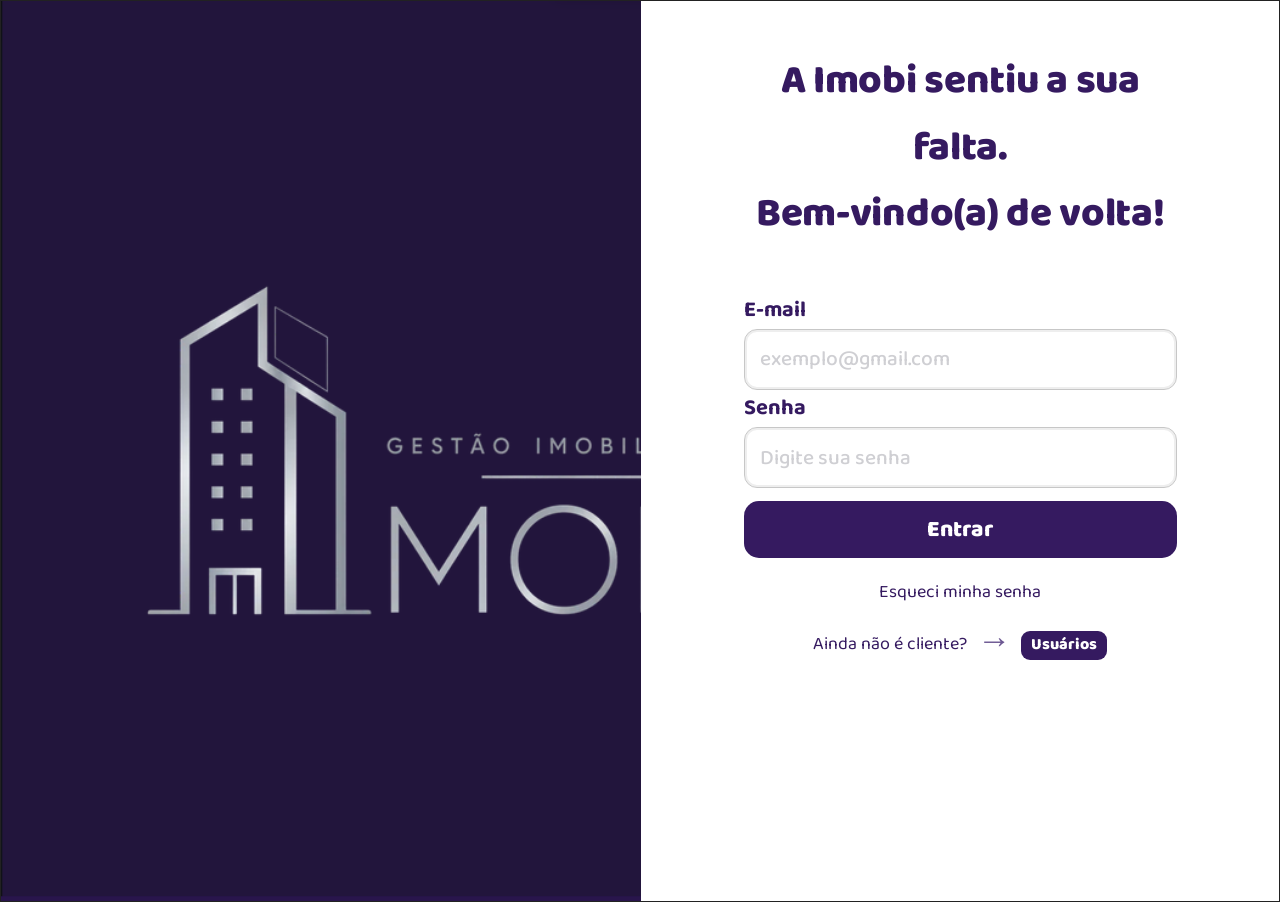
==== imobiofc/login.html @ 2ca3940f "Add files via upload" ====
<!doctype html>
<html lang="pt-BR"><head><meta charset="UTF-8" /><meta name="viewport" content="width=device-width, initial-scale=1.0" /><title>Login | MOBI</title><link rel="stylesheet" href="style.css" /></head><body>
<main class="page"><section class="brand-panel" aria-label="MOBI Gestão Imobiliária"><div class="brand-mark" aria-hidden="true"><svg viewBox="0 0 510 285"><g fill="none" stroke="currentColor" stroke-linejoin="miter"><path d="M35 252h27V69l67-40v62l67 41v120h26" stroke-width="5.5"/><path d="M66 72v180M129 91v161M137 42l48 30v42l-48-29z" stroke-width="2"/><path d="M139 94l51 31" stroke-width="5.5"/><path d="M88 252v-30h34v30M96 252v-24h18v24" stroke-width="4.5"/></g><g fill="currentColor"><rect x="85" y="111" width="8" height="8"/><rect x="110" y="111" width="8" height="8"/><rect x="85" y="137" width="8" height="8"/><rect x="110" y="137" width="8" height="8"/><rect x="85" y="163" width="8" height="8"/><rect x="110" y="163" width="8" height="8"/><rect x="85" y="189" width="8" height="8"/><rect x="110" y="189" width="8" height="8"/><text x="224" y="160" class="tagline">G E S T Ã O&nbsp;&nbsp; I M O B I L I Á R I A</text><rect x="303" y="177" width="136" height="2" rx="1"/><text x="220" y="252" class="mobi">MOBI</text></g></svg></div></section>
<section class="form-panel"><form id="login-form" novalidate><h1>A Imobi sentiu a sua falta.<br />Bem-vindo(a) de volta!</h1><label for="email">E-mail</label><input id="email" name="email" type="email" placeholder="exemplo@gmail.com" autocomplete="email" required /><label for="password">Senha</label><input id="password" name="password" type="password" placeholder="Digite sua senha" autocomplete="current-password" required /><p class="feedback" id="feedback" role="status" aria-live="polite"></p><button type="submit">Entrar</button><a class="forgot-link" href="recuperar.html">Esqueci minha senha</a><p class="new-user">Ainda não é cliente? <span aria-hidden="true">→</span> <a href="cadastro.html">Usuários</a></p></form></section></main><script src="script.js"></script>
</body></html>
---- imobiofc/style.css ----
@import url('https://fonts.googleapis.com/css2?family=Baloo+2:wght@500;600;700;800&family=Montserrat:wght@300;400;500&display=swap');

:root { --purple: #29154c; --ink: #351a60; --silver: #c8d0d2; }
* { box-sizing: border-box; }
body { margin: 0; min-width: 320px; background: #fff; color: var(--ink); font-family: "Baloo 2", "Trebuchet MS", sans-serif; }
.page { min-height: 100vh; display: grid; grid-template-columns: 50.1% 49.9%; border: 1px solid #222; }
.brand-panel { min-height: 100vh; background: var(--purple) url("painel-login-referencia.png") left center / auto 100% no-repeat; display: grid; place-items: center; padding: 36px; }
.brand-mark { width: min(100%, 540px); color: var(--silver); transform: translateY(5px); visibility: hidden; }
.brand-mark svg { width: 100%; display: block; overflow: visible; }
.tagline { font: 500 17px "Montserrat", Arial, sans-serif; letter-spacing: 1px; }
.mobi { font: 300 91px "Montserrat", Arial, sans-serif; letter-spacing: -5px; }
.form-panel { background: #fff; padding: 47px clamp(28px, 8vw, 105px) 10px; }
.registration-panel { padding-top: 51px; }
.reset-panel { padding-top: 122px; }
form { width: 100%; max-width: 527px; margin: 0 auto; }
h1 { font-size: clamp(32px, 3.15vw, 43px); line-height: 1.65; text-align: center; margin: 0 0 49px; font-weight: 800; letter-spacing: -.3px; }
label { display: block; font-size: 22px; font-weight: 700; line-height: 1.2; margin: 5px 0 6px; }
input { width: 100%; height: 61px; border: 1.5px solid #c7c7c7; border-radius: 13px; padding: 0 15px; font: 500 21px "Baloo 2", sans-serif; color: var(--ink); outline: none; box-shadow: inset 0 0 0 2px #eee; transition: border-color .2s, box-shadow .2s; }
input::placeholder { color: #cfcfd3; opacity: 1; }
input:focus { border-color: #73559c; box-shadow: 0 0 0 3px #ded3ee; }
.feedback { min-height: 0; color: #b42644; font-size: 14px; text-align: center; margin: 2px 0 13px; }
.feedback.success { color: #35825f; }
button { width: 100%; height: 57px; border: 0; border-radius: 15px; background: var(--ink); color: #fff; font: 800 23px "Baloo 2", sans-serif; cursor: pointer; transition: transform .15s, background .15s; }
button:hover { background: #442274; } button:active { transform: scale(.985); }
.forgot-link { display: block; width: max-content; margin: 20px auto 15px; color: var(--ink); font-size: 18px; text-decoration: none; }
.forgot-link:hover, .new-user a:hover { text-decoration: underline; }
.new-user { margin: 0; text-align: center; font-size: 18px; line-height: 1.4; }
.new-user span { color: #6c5792; font: 34px Arial, sans-serif; vertical-align: -3px; margin: 0 6px; }
.new-user a { display: inline-block; padding: 2px 10px 3px; color: #fff; background: var(--ink); border-radius: 9px; font-size: 16px; font-weight: 800; line-height: 1.5; text-decoration: none; }
.recovery { width: 100%; max-width: 527px; margin: 201px auto 0; text-align: center; }
.recovery h1 { margin: 0 0 7px; font-size: 40px; line-height: 1.2; }
.recovery > p:not(.recovery-message) { margin: 0; font-size: 22px; font-weight: 700; }
.code-inputs { display: flex; justify-content: space-between; gap: 20px; margin: 34px 6px 43px; }
.code-inputs input { width: 64px; height: 65px; min-width: 0; padding: 0; border-radius: 0; box-shadow: none; text-align: center; font-size: 30px; }
.resend-link, .back-link { color: var(--ink); font-size: 18px; text-decoration: underline; }
.recovery-message { min-height: 22px; font-size: 14px; color: #35825f; margin: 12px 0 4px; }
.back-link { font-size: 15px; text-decoration: none; }
.registration-panel h1 { margin-bottom: 4px; line-height: 1.62; }
.reset-panel h1 { margin-bottom: 55px; line-height: 1.2; }
.reset-panel label { margin-top: 0; }
.reset-panel .hint { color: #c5c5c5; font: 300 11px "Montserrat", Arial, sans-serif; text-align: center; margin: -1px 0 49px; white-space: nowrap; }
.registration-panel .hint { color: #c5c5c5; font: 300 11px "Montserrat", Arial, sans-serif; text-align: center; margin: -1px 0 0; white-space: nowrap; }
.register-back { display: block; width: max-content; margin: 15px auto 0; }
@media (max-width: 800px) { .page { grid-template-columns: 1fr; border: 0; } .brand-panel { min-height: 290px; padding: 24px; } .brand-mark { max-width: 420px; } .form-panel { padding: 30px 24px 38px; } h1 { line-height: 1.28; margin-bottom: 28px; } }
@media (max-width: 480px) { .recovery { margin-top: 70px; } .code-inputs { gap: 8px; margin-left: 0; margin-right: 0; } .code-inputs input { height: 52px; } }
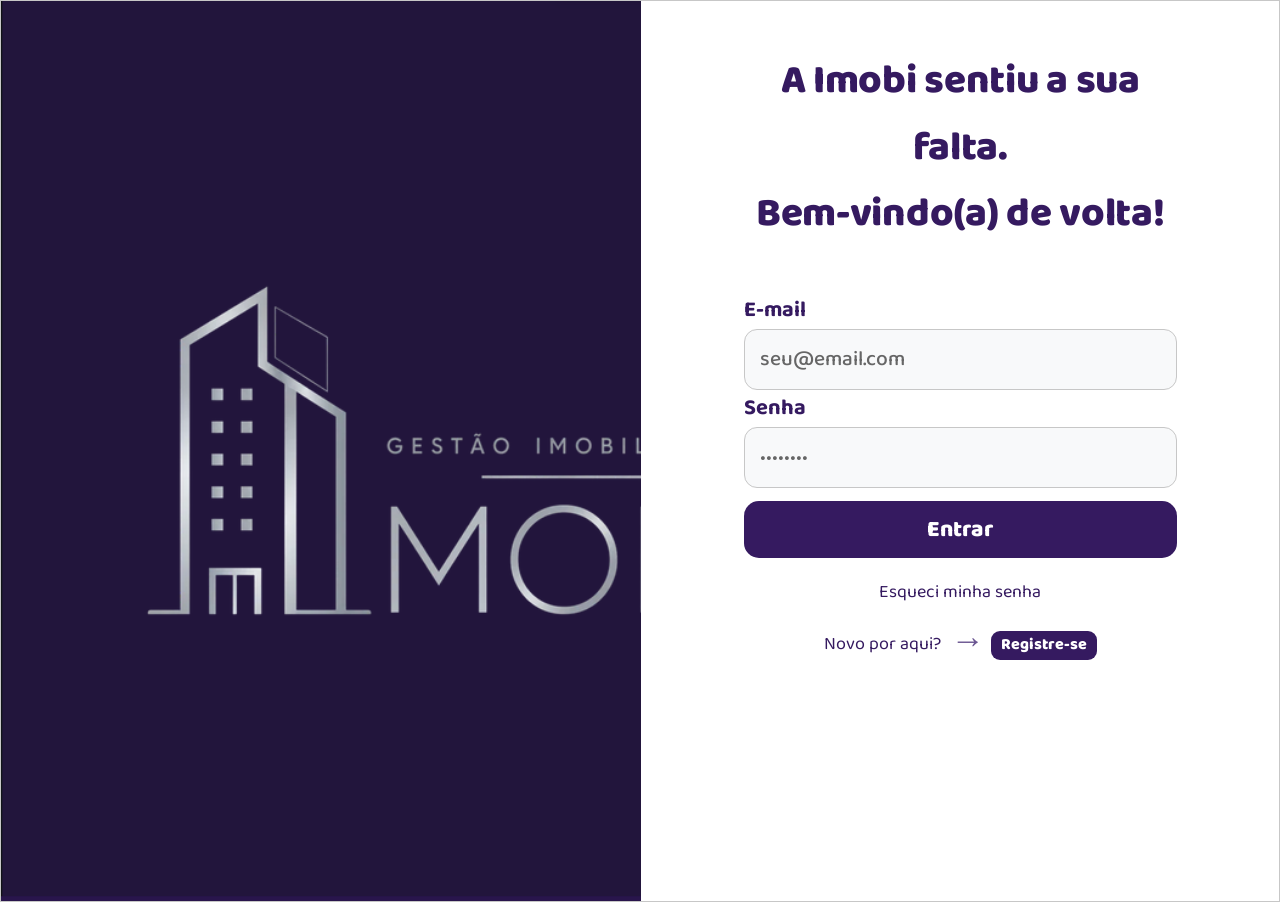
==== commit f60afb65: "feat: implementar dark mode com suporte a light/dark theme" ====
--- a/imobiofc/login.html
+++ b/imobiofc/login.html
@@ -1,5 +1,46 @@
 <!doctype html>
-<html lang="pt-BR"><head><meta charset="UTF-8" /><meta name="viewport" content="width=device-width, initial-scale=1.0" /><title>Login | MOBI</title><link rel="stylesheet" href="style.css" /></head><body>
-<main class="page"><section class="brand-panel" aria-label="MOBI Gestão Imobiliária"><div class="brand-mark" aria-hidden="true"><svg viewBox="0 0 510 285"><g fill="none" stroke="currentColor" stroke-linejoin="miter"><path d="M35 252h27V69l67-40v62l67 41v120h26" stroke-width="5.5"/><path d="M66 72v180M129 91v161M137 42l48 30v42l-48-29z" stroke-width="2"/><path d="M139 94l51 31" stroke-width="5.5"/><path d="M88 252v-30h34v30M96 252v-24h18v24" stroke-width="4.5"/></g><g fill="currentColor"><rect x="85" y="111" width="8" height="8"/><rect x="110" y="111" width="8" height="8"/><rect x="85" y="137" width="8" height="8"/><rect x="110" y="137" width="8" height="8"/><rect x="85" y="163" width="8" height="8"/><rect x="110" y="163" width="8" height="8"/><rect x="85" y="189" width="8" height="8"/><rect x="110" y="189" width="8" height="8"/><text x="224" y="160" class="tagline">G E S T Ã O&nbsp;&nbsp; I M O B I L I Á R I A</text><rect x="303" y="177" width="136" height="2" rx="1"/><text x="220" y="252" class="mobi">MOBI</text></g></svg></div></section>
-<section class="form-panel"><form id="login-form" novalidate><h1>A Imobi sentiu a sua falta.<br />Bem-vindo(a) de volta!</h1><label for="email">E-mail</label><input id="email" name="email" type="email" placeholder="exemplo@gmail.com" autocomplete="email" required /><label for="password">Senha</label><input id="password" name="password" type="password" placeholder="Digite sua senha" autocomplete="current-password" required /><p class="feedback" id="feedback" role="status" aria-live="polite"></p><button type="submit">Entrar</button><a class="forgot-link" href="recuperar.html">Esqueci minha senha</a><p class="new-user">Ainda não é cliente? <span aria-hidden="true">→</span> <a href="cadastro.html">Usuários</a></p></form></section></main><script src="script.js"></script>
-</body></html>
+<html lang="pt-BR">
+<head>
+  <meta charset="UTF-8" />
+  <meta name="viewport" content="width=device-width, initial-scale=1.0" />
+  <title>Login | MOBI</title>
+  <link rel="stylesheet" href="style.css" />
+  <script src="theme.js"></script>
+</head>
+<body>
+  <main class="page">
+    <section class="brand-panel" aria-label="MOBI Gestão Imobiliária">
+      <div class="brand-mark" aria-hidden="true">
+        <svg viewBox="0 0 510 285" role="img">
+          <g fill="none" stroke="currentColor" stroke-linejoin="miter">
+            <path d="M35 252h27V69l67-40v62l67 41v120h26" stroke-width="5.5"/>
+            <path d="M66 72v180M129 91v161M137 42l48 30v42l-48-29z" stroke-width="5"/>
+          </g>
+          <g fill="currentColor">
+            <rect x="85" y="111" width="8" height="8"/>
+            <rect x="110" y="111" width="8" height="8"/>
+            <rect x="85" y="137" width="8" height="8"/>
+            <rect x="110" y="137" width="8" height="8"/>
+          </g>
+        </svg>
+        <p class="tagline">MOBI</p>
+        <p class="mobi">Gestão Imobiliária</p>
+      </div>
+    </section>
+    <section class="form-panel">
+      <form id="login-form" novalidate>
+        <h1>A Imobi sentiu a sua falta.<br />Bem-vindo(a) de volta!</h1>
+        <label for="email">E-mail</label>
+        <input id="email" name="email" type="email" placeholder="seu@email.com" required />
+        <label for="password">Senha</label>
+        <input id="password" name="password" type="password" placeholder="••••••••" required />
+        <p class="feedback" id="feedback" role="alert" aria-live="polite"></p>
+        <button type="submit">Entrar</button>
+        <a href="recuperar.html" class="forgot-link">Esqueci minha senha</a>
+        <p class="new-user">Novo por aqui? <span>→</span><a href="cadastro.html">Registre-se</a></p>
+      </form>
+    </section>
+  </main>
+  <script src="login.js"></script>
+</body>
+</html>
--- a/imobiofc/style.css
+++ b/imobiofc/style.css
@@ -1,45 +1,363 @@
 @import url('https://fonts.googleapis.com/css2?family=Baloo+2:wght@500;600;700;800&family=Montserrat:wght@300;400;500&display=swap');
 
-:root { --purple: #29154c; --ink: #351a60; --silver: #c8d0d2; }
+/* ===== Variáveis de Tema ===== */
+:root {
+  /* Cores Light Mode (padrão) */
+  --purple: #29154c;
+  --ink: #351a60;
+  --silver: #c8d0d2;
+  
+  /* Variáveis de Background e Texto */
+  --bg-primary: #ffffff;
+  --bg-secondary: #f8f9fa;
+  --text-primary: #351a60;
+  --text-secondary: #666666;
+  --border-color: #c7c7c7;
+  --focus-shadow: #ded3ee;
+  --button-hover: #442274;
+}
+
+/* Dark Mode */
+[data-theme="dark"] {
+  --purple: #3d1f61;
+  --ink: #e8dff5;
+  --silver: #9a9a9a;
+  
+  --bg-primary: #1a1a2e;
+  --bg-secondary: #16213e;
+  --text-primary: #e8dff5;
+  --text-secondary: #b0b0b0;
+  --border-color: #404040;
+  --focus-shadow: #5a3d7a;
+  --button-hover: #5a3d7a;
+}
+
 * { box-sizing: border-box; }
-body { margin: 0; min-width: 320px; background: #fff; color: var(--ink); font-family: "Baloo 2", "Trebuchet MS", sans-serif; }
-.page { min-height: 100vh; display: grid; grid-template-columns: 50.1% 49.9%; border: 1px solid #222; }
-.brand-panel { min-height: 100vh; background: var(--purple) url("painel-login-referencia.png") left center / auto 100% no-repeat; display: grid; place-items: center; padding: 36px; }
-.brand-mark { width: min(100%, 540px); color: var(--silver); transform: translateY(5px); visibility: hidden; }
-.brand-mark svg { width: 100%; display: block; overflow: visible; }
-.tagline { font: 500 17px "Montserrat", Arial, sans-serif; letter-spacing: 1px; }
-.mobi { font: 300 91px "Montserrat", Arial, sans-serif; letter-spacing: -5px; }
-.form-panel { background: #fff; padding: 47px clamp(28px, 8vw, 105px) 10px; }
-.registration-panel { padding-top: 51px; }
-.reset-panel { padding-top: 122px; }
-form { width: 100%; max-width: 527px; margin: 0 auto; }
-h1 { font-size: clamp(32px, 3.15vw, 43px); line-height: 1.65; text-align: center; margin: 0 0 49px; font-weight: 800; letter-spacing: -.3px; }
-label { display: block; font-size: 22px; font-weight: 700; line-height: 1.2; margin: 5px 0 6px; }
-input { width: 100%; height: 61px; border: 1.5px solid #c7c7c7; border-radius: 13px; padding: 0 15px; font: 500 21px "Baloo 2", sans-serif; color: var(--ink); outline: none; box-shadow: inset 0 0 0 2px #eee; transition: border-color .2s, box-shadow .2s; }
-input::placeholder { color: #cfcfd3; opacity: 1; }
-input:focus { border-color: #73559c; box-shadow: 0 0 0 3px #ded3ee; }
-.feedback { min-height: 0; color: #b42644; font-size: 14px; text-align: center; margin: 2px 0 13px; }
-.feedback.success { color: #35825f; }
-button { width: 100%; height: 57px; border: 0; border-radius: 15px; background: var(--ink); color: #fff; font: 800 23px "Baloo 2", sans-serif; cursor: pointer; transition: transform .15s, background .15s; }
-button:hover { background: #442274; } button:active { transform: scale(.985); }
-.forgot-link { display: block; width: max-content; margin: 20px auto 15px; color: var(--ink); font-size: 18px; text-decoration: none; }
-.forgot-link:hover, .new-user a:hover { text-decoration: underline; }
-.new-user { margin: 0; text-align: center; font-size: 18px; line-height: 1.4; }
-.new-user span { color: #6c5792; font: 34px Arial, sans-serif; vertical-align: -3px; margin: 0 6px; }
-.new-user a { display: inline-block; padding: 2px 10px 3px; color: #fff; background: var(--ink); border-radius: 9px; font-size: 16px; font-weight: 800; line-height: 1.5; text-decoration: none; }
-.recovery { width: 100%; max-width: 527px; margin: 201px auto 0; text-align: center; }
-.recovery h1 { margin: 0 0 7px; font-size: 40px; line-height: 1.2; }
-.recovery > p:not(.recovery-message) { margin: 0; font-size: 22px; font-weight: 700; }
-.code-inputs { display: flex; justify-content: space-between; gap: 20px; margin: 34px 6px 43px; }
-.code-inputs input { width: 64px; height: 65px; min-width: 0; padding: 0; border-radius: 0; box-shadow: none; text-align: center; font-size: 30px; }
-.resend-link, .back-link { color: var(--ink); font-size: 18px; text-decoration: underline; }
-.recovery-message { min-height: 22px; font-size: 14px; color: #35825f; margin: 12px 0 4px; }
-.back-link { font-size: 15px; text-decoration: none; }
-.registration-panel h1 { margin-bottom: 4px; line-height: 1.62; }
-.reset-panel h1 { margin-bottom: 55px; line-height: 1.2; }
-.reset-panel label { margin-top: 0; }
-.reset-panel .hint { color: #c5c5c5; font: 300 11px "Montserrat", Arial, sans-serif; text-align: center; margin: -1px 0 49px; white-space: nowrap; }
-.registration-panel .hint { color: #c5c5c5; font: 300 11px "Montserrat", Arial, sans-serif; text-align: center; margin: -1px 0 0; white-space: nowrap; }
-.register-back { display: block; width: max-content; margin: 15px auto 0; }
-@media (max-width: 800px) { .page { grid-template-columns: 1fr; border: 0; } .brand-panel { min-height: 290px; padding: 24px; } .brand-mark { max-width: 420px; } .form-panel { padding: 30px 24px 38px; } h1 { line-height: 1.28; margin-bottom: 28px; } }
-@media (max-width: 480px) { .recovery { margin-top: 70px; } .code-inputs { gap: 8px; margin-left: 0; margin-right: 0; } .code-inputs input { height: 52px; } }
+
+body { 
+  margin: 0; 
+  min-width: 320px; 
+  background: var(--bg-primary); 
+  color: var(--text-primary); 
+  font-family: "Baloo 2", "Trebuchet MS", sans-serif;
+  transition: background-color 0.3s ease, color 0.3s ease;
+}
+
+.page { 
+  min-height: 100vh; 
+  display: grid; 
+  grid-template-columns: 50.1% 49.9%; 
+  border: 1px solid var(--border-color);
+  transition: border-color 0.3s ease;
+}
+
+.brand-panel { 
+  min-height: 100vh; 
+  background: var(--purple) url("painel-login-referencia.png") left center / auto 100% no-repeat; 
+  display: grid; 
+  place-items: center; 
+  padding: 36px;
+  transition: background-color 0.3s ease;
+}
+
+.brand-mark { 
+  width: min(100%, 540px); 
+  color: var(--silver); 
+  transform: translateY(5px); 
+  visibility: hidden;
+  transition: color 0.3s ease;
+}
+
+.brand-mark svg { 
+  width: 100%; 
+  display: block; 
+  overflow: visible; 
+}
+
+.tagline { 
+  font: 500 17px "Montserrat", Arial, sans-serif; 
+  letter-spacing: 1px; 
+}
+
+.mobi { 
+  font: 300 91px "Montserrat", Arial, sans-serif; 
+  letter-spacing: -5px; 
+}
+
+.form-panel { 
+  background: var(--bg-primary); 
+  padding: 47px clamp(28px, 8vw, 105px) 10px;
+  transition: background-color 0.3s ease;
+}
+
+.registration-panel { 
+  padding-top: 51px; 
+}
+
+.reset-panel { 
+  padding-top: 122px; 
+}
+
+form { 
+  width: 100%; 
+  max-width: 527px; 
+  margin: 0 auto; 
+}
+
+h1 { 
+  font-size: clamp(32px, 3.15vw, 43px); 
+  line-height: 1.65; 
+  text-align: center; 
+  margin: 0 0 49px; 
+  font-weight: 800; 
+  letter-spacing: -.3px;
+  color: var(--text-primary);
+}
+
+label { 
+  display: block; 
+  font-size: 22px; 
+  font-weight: 700; 
+  line-height: 1.2; 
+  margin: 5px 0 6px;
+  color: var(--text-primary);
+}
+
+input { 
+  width: 100%; 
+  height: 61px; 
+  border: 1.5px solid var(--border-color); 
+  border-radius: 13px; 
+  padding: 0 15px; 
+  font: 500 21px "Baloo 2", sans-serif; 
+  color: var(--text-primary); 
+  outline: none; 
+  background: var(--bg-secondary);
+  box-shadow: inset 0 0 0 0 transparent;
+  transition: border-color 0.3s ease, background-color 0.3s ease, box-shadow 0.3s ease;
+}
+
+input::placeholder { 
+  color: var(--text-secondary); 
+  opacity: 1; 
+}
+
+input:focus { 
+  border-color: #73559c; 
+  box-shadow: 0 0 0 3px var(--focus-shadow);
+}
+
+.feedback { 
+  min-height: 0; 
+  color: #b42644; 
+  font-size: 14px; 
+  text-align: center; 
+  margin: 2px 0 13px; 
+}
+
+.feedback.success { 
+  color: #35825f; 
+}
+
+button { 
+  width: 100%; 
+  height: 57px; 
+  border: 0; 
+  border-radius: 15px; 
+  background: var(--ink); 
+  color: #fff; 
+  font: 800 23px "Baloo 2", sans-serif; 
+  cursor: pointer; 
+  transition: transform .15s, background-color 0.3s ease;
+}
+
+button:hover { 
+  background: var(--button-hover);
+}
+
+button:active { 
+  transform: scale(.985);
+}
+
+.forgot-link { 
+  display: block; 
+  width: max-content; 
+  margin: 20px auto 15px; 
+  color: var(--text-primary); 
+  font-size: 18px; 
+  text-decoration: none;
+  transition: color 0.3s ease;
+}
+
+.forgot-link:hover, .new-user a:hover { 
+  text-decoration: underline; 
+}
+
+.new-user { 
+  margin: 0; 
+  text-align: center; 
+  font-size: 18px; 
+  line-height: 1.4;
+  color: var(--text-primary);
+}
+
+.new-user span { 
+  color: #6c5792; 
+  font: 34px Arial, sans-serif; 
+  vertical-align: -3px; 
+  margin: 0 6px; 
+}
+
+.new-user a { 
+  display: inline-block; 
+  padding: 2px 10px 3px; 
+  color: #fff; 
+  background: var(--ink); 
+  border-radius: 9px; 
+  font-size: 16px; 
+  font-weight: 800; 
+  line-height: 1.5; 
+  text-decoration: none;
+  transition: background-color 0.3s ease;
+}
+
+.recovery { 
+  width: 100%; 
+  max-width: 527px; 
+  margin: 201px auto 0; 
+  text-align: center; 
+}
+
+.recovery h1 { 
+  margin: 0 0 7px; 
+  font-size: 40px; 
+  line-height: 1.2; 
+}
+
+.recovery > p:not(.recovery-message) { 
+  margin: 0; 
+  font-size: 22px; 
+  font-weight: 700;
+  color: var(--text-primary);
+}
+
+.code-inputs { 
+  display: flex; 
+  justify-content: space-between; 
+  gap: 20px; 
+  margin: 34px 6px 43px; 
+}
+
+.code-inputs input { 
+  width: 64px; 
+  height: 65px; 
+  min-width: 0; 
+  padding: 0; 
+  border-radius: 0; 
+  box-shadow: none; 
+  text-align: center; 
+  font-size: 30px;
+}
+
+.resend-link, .back-link { 
+  color: var(--text-primary); 
+  font-size: 18px; 
+  text-decoration: underline;
+  transition: color 0.3s ease;
+}
+
+.recovery-message { 
+  min-height: 22px; 
+  font-size: 14px; 
+  color: #35825f; 
+  margin: 12px 0 4px; 
+}
+
+.back-link { 
+  font-size: 15px; 
+  text-decoration: none; 
+}
+
+.registration-panel h1 { 
+  margin-bottom: 4px; 
+  line-height: 1.62; 
+}
+
+.reset-panel h1 { 
+  margin-bottom: 55px; 
+  line-height: 1.2; 
+}
+
+.reset-panel label { 
+  margin-top: 0; 
+}
+
+.reset-panel .hint { 
+  color: var(--text-secondary); 
+  font: 300 11px "Montserrat", Arial, sans-serif; 
+  text-align: center; 
+  margin: -1px 0 49px; 
+  white-space: nowrap;
+  transition: color 0.3s ease;
+}
+
+.registration-panel .hint { 
+  color: var(--text-secondary); 
+  font: 300 11px "Montserrat", Arial, sans-serif; 
+  text-align: center; 
+  margin: -1px 0 0; 
+  white-space: nowrap;
+  transition: color 0.3s ease;
+}
+
+.register-back { 
+  display: block; 
+  width: max-content; 
+  margin: 15px auto 0; 
+}
+
+@media (max-width: 800px) { 
+  .page { 
+    grid-template-columns: 1fr; 
+    border: 0; 
+  } 
+  .brand-panel { 
+    min-height: 290px; 
+    padding: 24px; 
+  } 
+  .brand-mark { 
+    max-width: 420px; 
+  } 
+  .form-panel { 
+    padding: 30px 24px 30px; 
+  } 
+}
+
+@media (max-width: 480px) { 
+  .recovery { 
+    margin-top: 70px; 
+  } 
+  .code-inputs { 
+    gap: 8px; 
+    margin-left: 0; 
+    margin-right: 0; 
+  } 
+  .code-inputs input { 
+    height: 52px; 
+  } 
+}
+
+@media (prefers-color-scheme: dark) {
+  :root:not([data-theme="light"]) {
+    --purple: #3d1f61;
+    --ink: #e8dff5;
+    --silver: #9a9a9a;
+    --bg-primary: #1a1a2e;
+    --bg-secondary: #16213e;
+    --text-primary: #e8dff5;
+    --text-secondary: #b0b0b0;
+    --border-color: #404040;
+    --focus-shadow: #5a3d7a;
+    --button-hover: #5a3d7a;
+  }
+}
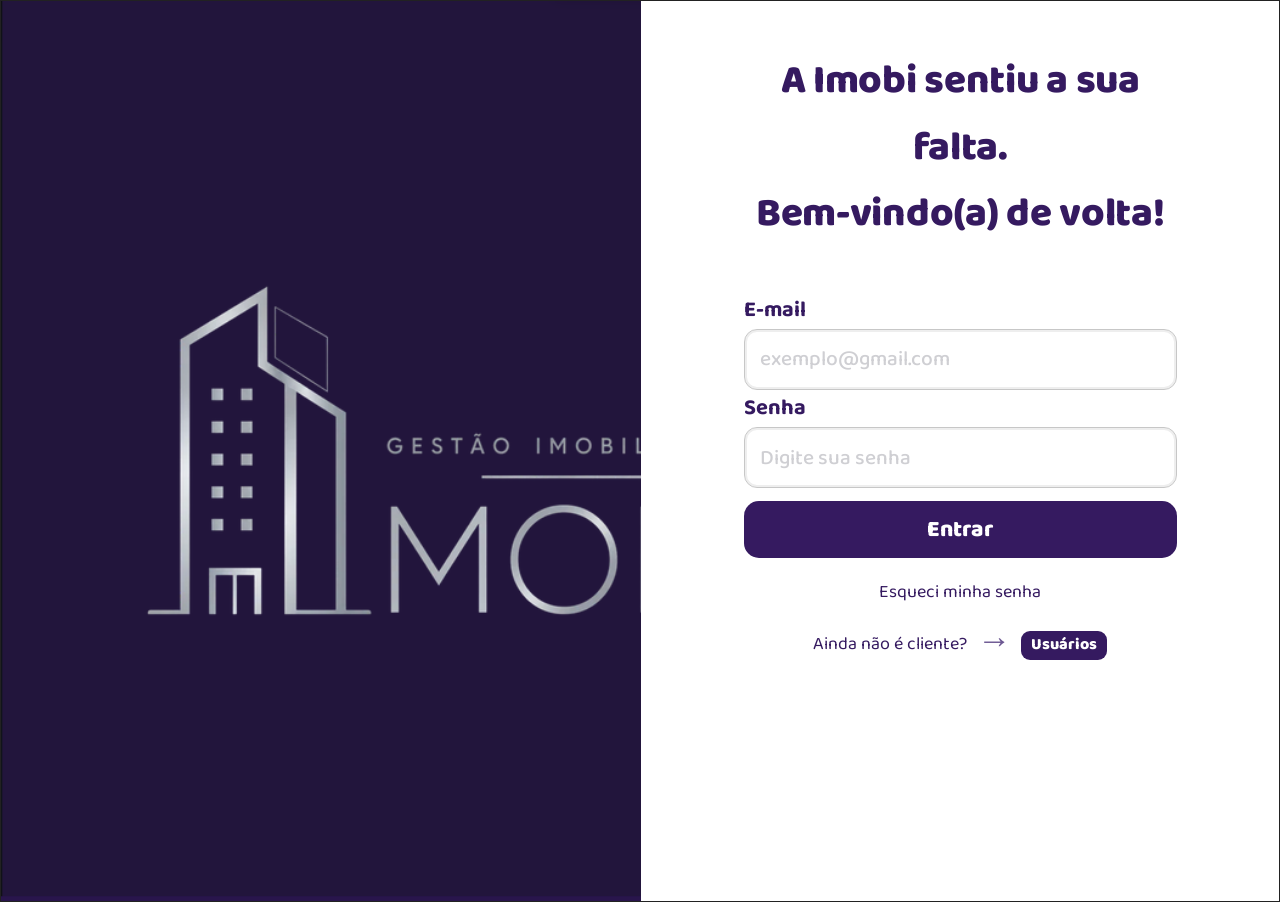
==== commit 43b70bda: "Add files via upload" ====
--- a/imobiofc/login.html
+++ b/imobiofc/login.html
@@ -1,46 +1,5 @@
 <!doctype html>
-<html lang="pt-BR">
-<head>
-  <meta charset="UTF-8" />
-  <meta name="viewport" content="width=device-width, initial-scale=1.0" />
-  <title>Login | MOBI</title>
-  <link rel="stylesheet" href="style.css" />
-  <script src="theme.js"></script>
-</head>
-<body>
-  <main class="page">
-    <section class="brand-panel" aria-label="MOBI Gestão Imobiliária">
-      <div class="brand-mark" aria-hidden="true">
-        <svg viewBox="0 0 510 285" role="img">
-          <g fill="none" stroke="currentColor" stroke-linejoin="miter">
-            <path d="M35 252h27V69l67-40v62l67 41v120h26" stroke-width="5.5"/>
-            <path d="M66 72v180M129 91v161M137 42l48 30v42l-48-29z" stroke-width="5"/>
-          </g>
-          <g fill="currentColor">
-            <rect x="85" y="111" width="8" height="8"/>
-            <rect x="110" y="111" width="8" height="8"/>
-            <rect x="85" y="137" width="8" height="8"/>
-            <rect x="110" y="137" width="8" height="8"/>
-          </g>
-        </svg>
-        <p class="tagline">MOBI</p>
-        <p class="mobi">Gestão Imobiliária</p>
-      </div>
-    </section>
-    <section class="form-panel">
-      <form id="login-form" novalidate>
-        <h1>A Imobi sentiu a sua falta.<br />Bem-vindo(a) de volta!</h1>
-        <label for="email">E-mail</label>
-        <input id="email" name="email" type="email" placeholder="seu@email.com" required />
-        <label for="password">Senha</label>
-        <input id="password" name="password" type="password" placeholder="••••••••" required />
-        <p class="feedback" id="feedback" role="alert" aria-live="polite"></p>
-        <button type="submit">Entrar</button>
-        <a href="recuperar.html" class="forgot-link">Esqueci minha senha</a>
-        <p class="new-user">Novo por aqui? <span>→</span><a href="cadastro.html">Registre-se</a></p>
-      </form>
-    </section>
-  </main>
-  <script src="login.js"></script>
-</body>
-</html>
+<html lang="pt-BR"><head><meta charset="UTF-8" /><meta name="viewport" content="width=device-width, initial-scale=1.0" /><title>Login | MOBI</title><link rel="stylesheet" href="style.css" /></head><body>
+<main class="page"><section class="brand-panel" aria-label="MOBI Gestão Imobiliária"><div class="brand-mark" aria-hidden="true"><svg viewBox="0 0 510 285"><g fill="none" stroke="currentColor" stroke-linejoin="miter"><path d="M35 252h27V69l67-40v62l67 41v120h26" stroke-width="5.5"/><path d="M66 72v180M129 91v161M137 42l48 30v42l-48-29z" stroke-width="2"/><path d="M139 94l51 31" stroke-width="5.5"/><path d="M88 252v-30h34v30M96 252v-24h18v24" stroke-width="4.5"/></g><g fill="currentColor"><rect x="85" y="111" width="8" height="8"/><rect x="110" y="111" width="8" height="8"/><rect x="85" y="137" width="8" height="8"/><rect x="110" y="137" width="8" height="8"/><rect x="85" y="163" width="8" height="8"/><rect x="110" y="163" width="8" height="8"/><rect x="85" y="189" width="8" height="8"/><rect x="110" y="189" width="8" height="8"/><text x="224" y="160" class="tagline">G E S T Ã O&nbsp;&nbsp; I M O B I L I Á R I A</text><rect x="303" y="177" width="136" height="2" rx="1"/><text x="220" y="252" class="mobi">MOBI</text></g></svg></div></section>
+<section class="form-panel"><form id="login-form" novalidate><h1>A Imobi sentiu a sua falta.<br />Bem-vindo(a) de volta!</h1><label for="email">E-mail</label><input id="email" name="email" type="email" placeholder="exemplo@gmail.com" autocomplete="email" required /><label for="password">Senha</label><input id="password" name="password" type="password" placeholder="Digite sua senha" autocomplete="current-password" required /><p class="feedback" id="feedback" role="status" aria-live="polite"></p><button type="submit">Entrar</button><a class="forgot-link" href="recuperar.html">Esqueci minha senha</a><p class="new-user">Ainda não é cliente? <span aria-hidden="true">→</span> <a href="cadastro.html">Usuários</a></p></form></section></main><script src="script.js"></script>
+</body></html>
--- a/imobiofc/style.css
+++ b/imobiofc/style.css
@@ -1,363 +1,45 @@
 @import url('https://fonts.googleapis.com/css2?family=Baloo+2:wght@500;600;700;800&family=Montserrat:wght@300;400;500&display=swap');
 
-/* ===== Variáveis de Tema ===== */
-:root {
-  /* Cores Light Mode (padrão) */
-  --purple: #29154c;
-  --ink: #351a60;
-  --silver: #c8d0d2;
-  
-  /* Variáveis de Background e Texto */
-  --bg-primary: #ffffff;
-  --bg-secondary: #f8f9fa;
-  --text-primary: #351a60;
-  --text-secondary: #666666;
-  --border-color: #c7c7c7;
-  --focus-shadow: #ded3ee;
-  --button-hover: #442274;
-}
-
-/* Dark Mode */
-[data-theme="dark"] {
-  --purple: #3d1f61;
-  --ink: #e8dff5;
-  --silver: #9a9a9a;
-  
-  --bg-primary: #1a1a2e;
-  --bg-secondary: #16213e;
-  --text-primary: #e8dff5;
-  --text-secondary: #b0b0b0;
-  --border-color: #404040;
-  --focus-shadow: #5a3d7a;
-  --button-hover: #5a3d7a;
-}
-
+:root { --purple: #29154c; --ink: #351a60; --silver: #c8d0d2; }
 * { box-sizing: border-box; }
-
-body { 
-  margin: 0; 
-  min-width: 320px; 
-  background: var(--bg-primary); 
-  color: var(--text-primary); 
-  font-family: "Baloo 2", "Trebuchet MS", sans-serif;
-  transition: background-color 0.3s ease, color 0.3s ease;
-}
-
-.page { 
-  min-height: 100vh; 
-  display: grid; 
-  grid-template-columns: 50.1% 49.9%; 
-  border: 1px solid var(--border-color);
-  transition: border-color 0.3s ease;
-}
-
-.brand-panel { 
-  min-height: 100vh; 
-  background: var(--purple) url("painel-login-referencia.png") left center / auto 100% no-repeat; 
-  display: grid; 
-  place-items: center; 
-  padding: 36px;
-  transition: background-color 0.3s ease;
-}
-
-.brand-mark { 
-  width: min(100%, 540px); 
-  color: var(--silver); 
-  transform: translateY(5px); 
-  visibility: hidden;
-  transition: color 0.3s ease;
-}
-
-.brand-mark svg { 
-  width: 100%; 
-  display: block; 
-  overflow: visible; 
-}
-
-.tagline { 
-  font: 500 17px "Montserrat", Arial, sans-serif; 
-  letter-spacing: 1px; 
-}
-
-.mobi { 
-  font: 300 91px "Montserrat", Arial, sans-serif; 
-  letter-spacing: -5px; 
-}
-
-.form-panel { 
-  background: var(--bg-primary); 
-  padding: 47px clamp(28px, 8vw, 105px) 10px;
-  transition: background-color 0.3s ease;
-}
-
-.registration-panel { 
-  padding-top: 51px; 
-}
-
-.reset-panel { 
-  padding-top: 122px; 
-}
-
-form { 
-  width: 100%; 
-  max-width: 527px; 
-  margin: 0 auto; 
-}
-
-h1 { 
-  font-size: clamp(32px, 3.15vw, 43px); 
-  line-height: 1.65; 
-  text-align: center; 
-  margin: 0 0 49px; 
-  font-weight: 800; 
-  letter-spacing: -.3px;
-  color: var(--text-primary);
-}
-
-label { 
-  display: block; 
-  font-size: 22px; 
-  font-weight: 700; 
-  line-height: 1.2; 
-  margin: 5px 0 6px;
-  color: var(--text-primary);
-}
-
-input { 
-  width: 100%; 
-  height: 61px; 
-  border: 1.5px solid var(--border-color); 
-  border-radius: 13px; 
-  padding: 0 15px; 
-  font: 500 21px "Baloo 2", sans-serif; 
-  color: var(--text-primary); 
-  outline: none; 
-  background: var(--bg-secondary);
-  box-shadow: inset 0 0 0 0 transparent;
-  transition: border-color 0.3s ease, background-color 0.3s ease, box-shadow 0.3s ease;
-}
-
-input::placeholder { 
-  color: var(--text-secondary); 
-  opacity: 1; 
-}
-
-input:focus { 
-  border-color: #73559c; 
-  box-shadow: 0 0 0 3px var(--focus-shadow);
-}
-
-.feedback { 
-  min-height: 0; 
-  color: #b42644; 
-  font-size: 14px; 
-  text-align: center; 
-  margin: 2px 0 13px; 
-}
-
-.feedback.success { 
-  color: #35825f; 
-}
-
-button { 
-  width: 100%; 
-  height: 57px; 
-  border: 0; 
-  border-radius: 15px; 
-  background: var(--ink); 
-  color: #fff; 
-  font: 800 23px "Baloo 2", sans-serif; 
-  cursor: pointer; 
-  transition: transform .15s, background-color 0.3s ease;
-}
-
-button:hover { 
-  background: var(--button-hover);
-}
-
-button:active { 
-  transform: scale(.985);
-}
-
-.forgot-link { 
-  display: block; 
-  width: max-content; 
-  margin: 20px auto 15px; 
-  color: var(--text-primary); 
-  font-size: 18px; 
-  text-decoration: none;
-  transition: color 0.3s ease;
-}
-
-.forgot-link:hover, .new-user a:hover { 
-  text-decoration: underline; 
-}
-
-.new-user { 
-  margin: 0; 
-  text-align: center; 
-  font-size: 18px; 
-  line-height: 1.4;
-  color: var(--text-primary);
-}
-
-.new-user span { 
-  color: #6c5792; 
-  font: 34px Arial, sans-serif; 
-  vertical-align: -3px; 
-  margin: 0 6px; 
-}
-
-.new-user a { 
-  display: inline-block; 
-  padding: 2px 10px 3px; 
-  color: #fff; 
-  background: var(--ink); 
-  border-radius: 9px; 
-  font-size: 16px; 
-  font-weight: 800; 
-  line-height: 1.5; 
-  text-decoration: none;
-  transition: background-color 0.3s ease;
-}
-
-.recovery { 
-  width: 100%; 
-  max-width: 527px; 
-  margin: 201px auto 0; 
-  text-align: center; 
-}
-
-.recovery h1 { 
-  margin: 0 0 7px; 
-  font-size: 40px; 
-  line-height: 1.2; 
-}
-
-.recovery > p:not(.recovery-message) { 
-  margin: 0; 
-  font-size: 22px; 
-  font-weight: 700;
-  color: var(--text-primary);
-}
-
-.code-inputs { 
-  display: flex; 
-  justify-content: space-between; 
-  gap: 20px; 
-  margin: 34px 6px 43px; 
-}
-
-.code-inputs input { 
-  width: 64px; 
-  height: 65px; 
-  min-width: 0; 
-  padding: 0; 
-  border-radius: 0; 
-  box-shadow: none; 
-  text-align: center; 
-  font-size: 30px;
-}
-
-.resend-link, .back-link { 
-  color: var(--text-primary); 
-  font-size: 18px; 
-  text-decoration: underline;
-  transition: color 0.3s ease;
-}
-
-.recovery-message { 
-  min-height: 22px; 
-  font-size: 14px; 
-  color: #35825f; 
-  margin: 12px 0 4px; 
-}
-
-.back-link { 
-  font-size: 15px; 
-  text-decoration: none; 
-}
-
-.registration-panel h1 { 
-  margin-bottom: 4px; 
-  line-height: 1.62; 
-}
-
-.reset-panel h1 { 
-  margin-bottom: 55px; 
-  line-height: 1.2; 
-}
-
-.reset-panel label { 
-  margin-top: 0; 
-}
-
-.reset-panel .hint { 
-  color: var(--text-secondary); 
-  font: 300 11px "Montserrat", Arial, sans-serif; 
-  text-align: center; 
-  margin: -1px 0 49px; 
-  white-space: nowrap;
-  transition: color 0.3s ease;
-}
-
-.registration-panel .hint { 
-  color: var(--text-secondary); 
-  font: 300 11px "Montserrat", Arial, sans-serif; 
-  text-align: center; 
-  margin: -1px 0 0; 
-  white-space: nowrap;
-  transition: color 0.3s ease;
-}
-
-.register-back { 
-  display: block; 
-  width: max-content; 
-  margin: 15px auto 0; 
-}
-
-@media (max-width: 800px) { 
-  .page { 
-    grid-template-columns: 1fr; 
-    border: 0; 
-  } 
-  .brand-panel { 
-    min-height: 290px; 
-    padding: 24px; 
-  } 
-  .brand-mark { 
-    max-width: 420px; 
-  } 
-  .form-panel { 
-    padding: 30px 24px 30px; 
-  } 
-}
-
-@media (max-width: 480px) { 
-  .recovery { 
-    margin-top: 70px; 
-  } 
-  .code-inputs { 
-    gap: 8px; 
-    margin-left: 0; 
-    margin-right: 0; 
-  } 
-  .code-inputs input { 
-    height: 52px; 
-  } 
-}
-
-@media (prefers-color-scheme: dark) {
-  :root:not([data-theme="light"]) {
-    --purple: #3d1f61;
-    --ink: #e8dff5;
-    --silver: #9a9a9a;
-    --bg-primary: #1a1a2e;
-    --bg-secondary: #16213e;
-    --text-primary: #e8dff5;
-    --text-secondary: #b0b0b0;
-    --border-color: #404040;
-    --focus-shadow: #5a3d7a;
-    --button-hover: #5a3d7a;
-  }
-}
+body { margin: 0; min-width: 320px; background: #fff; color: var(--ink); font-family: "Baloo 2", "Trebuchet MS", sans-serif; }
+.page { min-height: 100vh; display: grid; grid-template-columns: 50.1% 49.9%; border: 1px solid #222; }
+.brand-panel { min-height: 100vh; background: var(--purple) url("painel-login-referencia.png") left center / auto 100% no-repeat; display: grid; place-items: center; padding: 36px; }
+.brand-mark { width: min(100%, 540px); color: var(--silver); transform: translateY(5px); visibility: hidden; }
+.brand-mark svg { width: 100%; display: block; overflow: visible; }
+.tagline { font: 500 17px "Montserrat", Arial, sans-serif; letter-spacing: 1px; }
+.mobi { font: 300 91px "Montserrat", Arial, sans-serif; letter-spacing: -5px; }
+.form-panel { background: #fff; padding: 47px clamp(28px, 8vw, 105px) 10px; }
+.registration-panel { padding-top: 51px; }
+.reset-panel { padding-top: 122px; }
+form { width: 100%; max-width: 527px; margin: 0 auto; }
+h1 { font-size: clamp(32px, 3.15vw, 43px); line-height: 1.65; text-align: center; margin: 0 0 49px; font-weight: 800; letter-spacing: -.3px; }
+label { display: block; font-size: 22px; font-weight: 700; line-height: 1.2; margin: 5px 0 6px; }
+input { width: 100%; height: 61px; border: 1.5px solid #c7c7c7; border-radius: 13px; padding: 0 15px; font: 500 21px "Baloo 2", sans-serif; color: var(--ink); outline: none; box-shadow: inset 0 0 0 2px #eee; transition: border-color .2s, box-shadow .2s; }
+input::placeholder { color: #cfcfd3; opacity: 1; }
+input:focus { border-color: #73559c; box-shadow: 0 0 0 3px #ded3ee; }
+.feedback { min-height: 0; color: #b42644; font-size: 14px; text-align: center; margin: 2px 0 13px; }
+.feedback.success { color: #35825f; }
+button { width: 100%; height: 57px; border: 0; border-radius: 15px; background: var(--ink); color: #fff; font: 800 23px "Baloo 2", sans-serif; cursor: pointer; transition: transform .15s, background .15s; }
+button:hover { background: #442274; } button:active { transform: scale(.985); }
+.forgot-link { display: block; width: max-content; margin: 20px auto 15px; color: var(--ink); font-size: 18px; text-decoration: none; }
+.forgot-link:hover, .new-user a:hover { text-decoration: underline; }
+.new-user { margin: 0; text-align: center; font-size: 18px; line-height: 1.4; }
+.new-user span { color: #6c5792; font: 34px Arial, sans-serif; vertical-align: -3px; margin: 0 6px; }
+.new-user a { display: inline-block; padding: 2px 10px 3px; color: #fff; background: var(--ink); border-radius: 9px; font-size: 16px; font-weight: 800; line-height: 1.5; text-decoration: none; }
+.recovery { width: 100%; max-width: 527px; margin: 201px auto 0; text-align: center; }
+.recovery h1 { margin: 0 0 7px; font-size: 40px; line-height: 1.2; }
+.recovery > p:not(.recovery-message) { margin: 0; font-size: 22px; font-weight: 700; }
+.code-inputs { display: flex; justify-content: space-between; gap: 20px; margin: 34px 6px 43px; }
+.code-inputs input { width: 64px; height: 65px; min-width: 0; padding: 0; border-radius: 0; box-shadow: none; text-align: center; font-size: 30px; }
+.resend-link, .back-link { color: var(--ink); font-size: 18px; text-decoration: underline; }
+.recovery-message { min-height: 22px; font-size: 14px; color: #35825f; margin: 12px 0 4px; }
+.back-link { font-size: 15px; text-decoration: none; }
+.registration-panel h1 { margin-bottom: 4px; line-height: 1.62; }
+.reset-panel h1 { margin-bottom: 55px; line-height: 1.2; }
+.reset-panel label { margin-top: 0; }
+.reset-panel .hint { color: #c5c5c5; font: 300 11px "Montserrat", Arial, sans-serif; text-align: center; margin: -1px 0 49px; white-space: nowrap; }
+.registration-panel .hint { color: #c5c5c5; font: 300 11px "Montserrat", Arial, sans-serif; text-align: center; margin: -1px 0 0; white-space: nowrap; }
+.register-back { display: block; width: max-content; margin: 15px auto 0; }
+@media (max-width: 800px) { .page { grid-template-columns: 1fr; border: 0; } .brand-panel { min-height: 290px; padding: 24px; } .brand-mark { max-width: 420px; } .form-panel { padding: 30px 24px 38px; } h1 { line-height: 1.28; margin-bottom: 28px; } }
+@media (max-width: 480px) { .recovery { margin-top: 70px; } .code-inputs { gap: 8px; margin-left: 0; margin-right: 0; } .code-inputs input { height: 52px; } }
